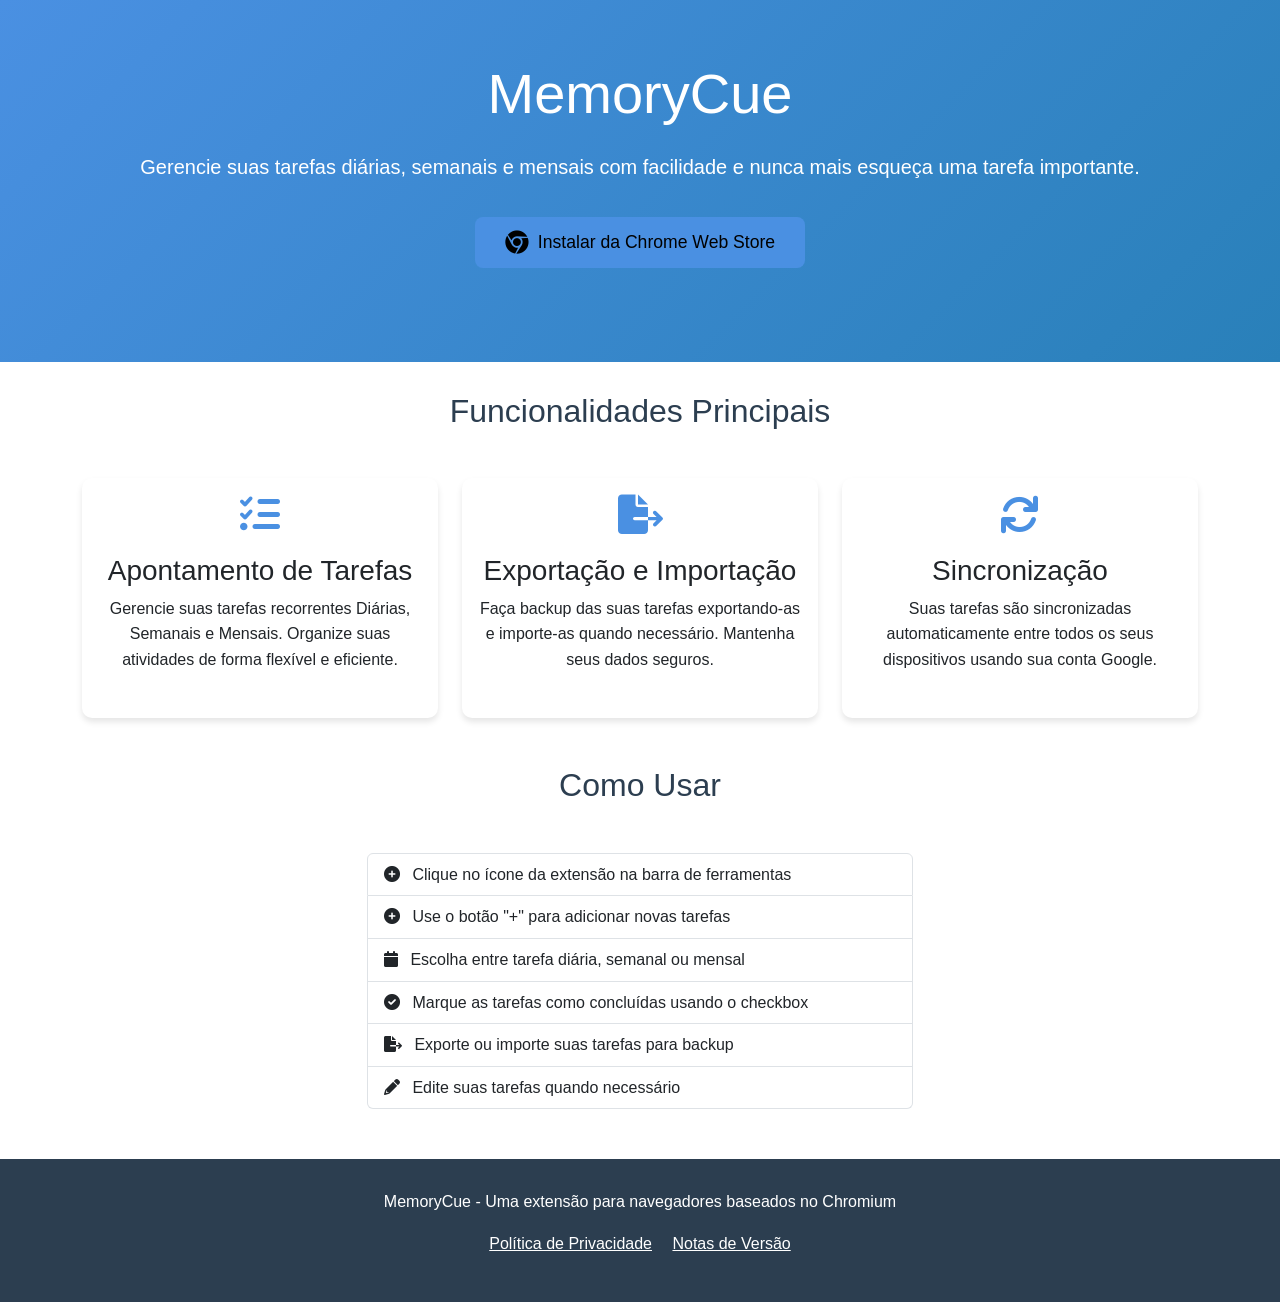
==== index.html @ 5ae7222d "Ajustes de layout" ====
<!DOCTYPE html>
<html lang="pt-BR">
<head>
    <meta charset="UTF-8">
    <meta name="viewport" content="width=device-width, initial-scale=1.0">
    <title>MemoryCue - Gerenciador de Tarefas</title>
    <link href="https://cdn.jsdelivr.net/npm/bootstrap@5.3.0/dist/css/bootstrap.min.css" rel="stylesheet">
    <link rel="stylesheet" href="https://cdnjs.cloudflare.com/ajax/libs/font-awesome/6.0.0/css/all.min.css">
    <style>
        :root {
            --primary-color: #4a90e2;
            --secondary-color: #2c3e50;
        }
        
        body {
            font-family: 'Segoe UI', Tahoma, Geneva, Verdana, sans-serif;
            line-height: 1.6;
            color: var(--secondary-color);
        }

        .hero {
            background: linear-gradient(135deg, var(--primary-color), #2980b9);
            color: white;
            padding: 60px 0;
            margin-bottom: 30px;
        }

        .feature-card {
            border: none;
            border-radius: 10px;
            box-shadow: 0 4px 6px rgba(0, 0, 0, 0.1);
            transition: transform 0.3s ease;
            margin-bottom: 30px;
        }

        .feature-card:hover {
            transform: translateY(-5px);
        }

        .feature-icon {
            font-size: 2.5rem;
            color: var(--primary-color);
            margin-bottom: 20px;
        }

        .cta-button {
            background-color: var(--primary-color);
            border: none;
            padding: 12px 30px;
            font-size: 1.1rem;
            transition: all 0.3s ease;
            display: inline-flex;
            align-items: center;
            gap: 10px;
            margin: 10px;
        }

        .cta-button:hover {
            background-color: #357abd;
            transform: translateY(-2px);
            box-shadow: 0 4px 8px rgba(0, 0, 0, 0.2);
        }

        .browser-icon {
            font-size: 1.5rem;
        }

        .footer {
            background-color: var(--secondary-color);
            color: white;
            padding: 30px 0;
            margin-top: 50px;
        }

        .compatibility-badge {
            background-color: rgba(255, 255, 255, 0.1);
            border-radius: 8px;
            padding: 8px 16px;
            margin: 5px;
            display: inline-flex;
            align-items: center;
            gap: 8px;
        }

        .compatibility-section {
            margin-top: 20px;
            padding: 20px;
            background-color: rgba(255, 255, 255, 0.1);
            border-radius: 12px;
        }

        .compatibility-title {
            font-size: 1.2rem;
            margin-bottom: 15px;
            opacity: 0.9;
        }
    </style>
</head>
<body>
    <!-- Hero Section -->
    <section class="hero text-center">
        <div class="container">
            <h1 class="display-4 mb-4">MemoryCue</h1>
            <p class="lead mb-4">Gerencie suas tarefas diárias, semanais e mensais com facilidade e nunca mais esqueça uma tarefa importante.</p>
            
            <div class="mb-4">
                <a href="https://chromewebstore.google.com/detail/memorycue/dheoladffldoeibjmiielgdhenlaknbb" class="btn btn-light btn-lg cta-button">
                    <i class="fab fa-chrome browser-icon"></i>
                    Instalar da Chrome Web Store
                </a>
            </div>
        </div>
    </section>

    <!-- Features Section -->
    <section class="container mb-5">
        <h2 class="text-center mb-5">Funcionalidades Principais</h2>
        <div class="row">
            <div class="col-md-4">
                <div class="card feature-card h-100">
                    <div class="card-body text-center">
                        <i class="fas fa-tasks feature-icon"></i>
                        <h3 class="card-title">Apontamento de Tarefas</h3>
                        <p class="card-text">Gerencie suas tarefas recorrentes Diárias, Semanais e Mensais. Organize suas atividades de forma flexível e eficiente.</p>
                    </div>
                </div>
            </div>
            <div class="col-md-4">
                <div class="card feature-card h-100">
                    <div class="card-body text-center">
                        <i class="fas fa-file-export feature-icon"></i>
                        <h3 class="card-title">Exportação e Importação</h3>
                        <p class="card-text">Faça backup das suas tarefas exportando-as e importe-as quando necessário. Mantenha seus dados seguros.</p>
                    </div>
                </div>
            </div>
            <div class="col-md-4">
                <div class="card feature-card h-100">
                    <div class="card-body text-center">
                        <i class="fas fa-sync feature-icon"></i>
                        <h3 class="card-title">Sincronização</h3>
                        <p class="card-text">Suas tarefas são sincronizadas automaticamente entre todos os seus dispositivos usando sua conta Google.</p>
                    </div>
                </div>
            </div>
        </div>
    </section>

    <!-- How to Use Section -->
    <section class="container mb-5">
        <h2 class="text-center mb-5">Como Usar</h2>
        <div class="row">
            <div class="col-md-6 offset-md-3">
                <div class="list-group">
                    <div class="list-group-item">
                        <i class="fas fa-plus-circle me-2"></i>
                        Clique no ícone da extensão na barra de ferramentas
                    </div>
                    <div class="list-group-item">
                        <i class="fas fa-plus-circle me-2"></i>
                        Use o botão "+" para adicionar novas tarefas
                    </div>
                    <div class="list-group-item">
                        <i class="fas fa-calendar me-2"></i>
                        Escolha entre tarefa diária, semanal ou mensal
                    </div>
                    <div class="list-group-item">
                        <i class="fas fa-check-circle me-2"></i>
                        Marque as tarefas como concluídas usando o checkbox
                    </div>
                    <div class="list-group-item">
                        <i class="fas fa-file-export me-2"></i>
                        Exporte ou importe suas tarefas para backup
                    </div>
                    <div class="list-group-item">
                        <i class="fas fa-pencil me-2"></i>
                        Edite suas tarefas quando necessário
                    </div>
                </div>
            </div>
        </div>
    </section>

    <!-- Footer -->
    <footer class="footer">
        <div class="container text-center">
            <p>MemoryCue - Uma extensão para navegadores baseados no Chromium</p>
            <p>
                <a href="PRIVACY.md" class="text-white me-3">Política de Privacidade</a>
                <a href="releases.html" class="text-white">Notas de Versão</a>
            </p>
        </div>
    </footer>

    <script src="https://cdn.jsdelivr.net/npm/bootstrap@5.3.0/dist/js/bootstrap.bundle.min.js"></script>
</body>
</html>
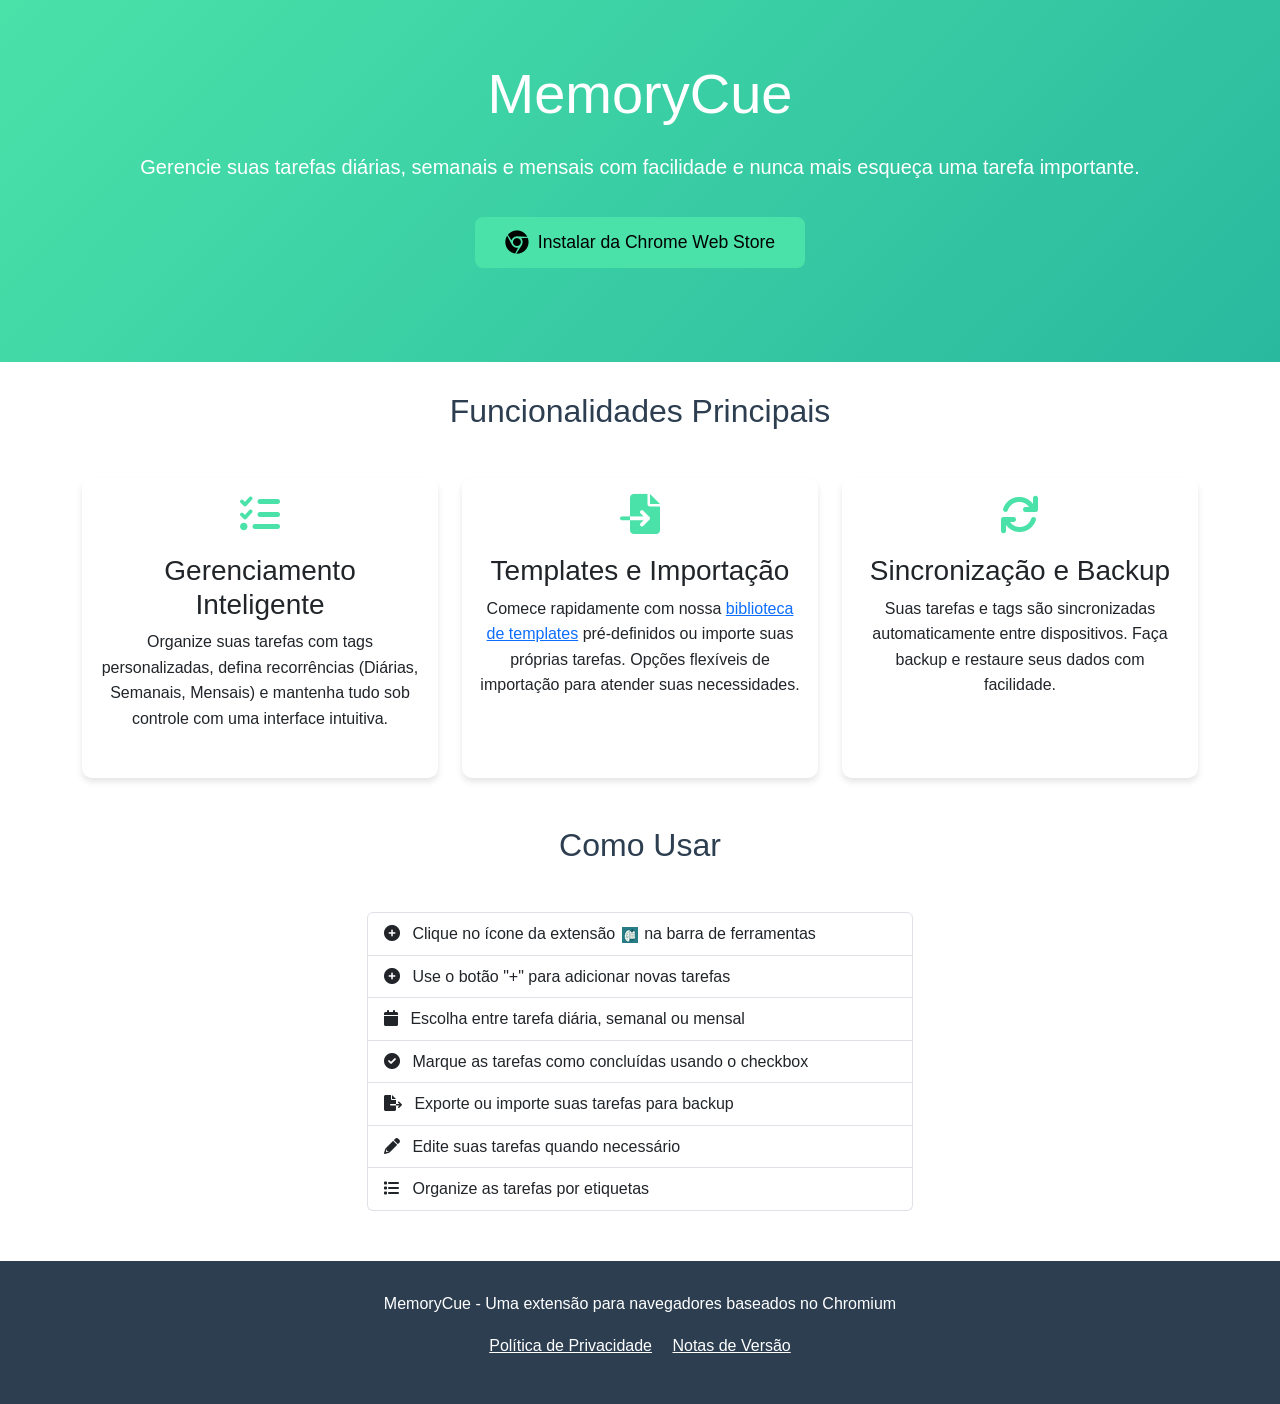
==== commit cab3e6b2: "Updates release 1.4.0" ====
--- a/index.html
+++ b/index.html
@@ -8,7 +8,7 @@
     <link rel="stylesheet" href="https://cdnjs.cloudflare.com/ajax/libs/font-awesome/6.0.0/css/all.min.css">
     <style>
         :root {
-            --primary-color: #4a90e2;
+            --primary-color: #4ae2a9;
             --secondary-color: #2c3e50;
         }
         
@@ -19,7 +19,7 @@
         }
 
         .hero {
-            background: linear-gradient(135deg, var(--primary-color), #2980b9);
+            background: linear-gradient(135deg, var(--primary-color), #29b99f);
             color: white;
             padding: 60px 0;
             margin-bottom: 30px;
@@ -56,7 +56,7 @@
         }
 
         .cta-button:hover {
-            background-color: #357abd;
+            background-color: #35bd8f;
             transform: translateY(-2px);
             box-shadow: 0 4px 8px rgba(0, 0, 0, 0.2);
         }
@@ -120,17 +120,17 @@
                 <div class="card feature-card h-100">
                     <div class="card-body text-center">
                         <i class="fas fa-tasks feature-icon"></i>
-                        <h3 class="card-title">Apontamento de Tarefas</h3>
-                        <p class="card-text">Gerencie suas tarefas recorrentes Diárias, Semanais e Mensais. Organize suas atividades de forma flexível e eficiente.</p>
+                        <h3 class="card-title">Gerenciamento Inteligente</h3>
+                        <p class="card-text">Organize suas tarefas com tags personalizadas, defina recorrências (Diárias, Semanais, Mensais) e mantenha tudo sob controle com uma interface intuitiva.</p>
                     </div>
                 </div>
             </div>
             <div class="col-md-4">
                 <div class="card feature-card h-100">
                     <div class="card-body text-center">
-                        <i class="fas fa-file-export feature-icon"></i>
-                        <h3 class="card-title">Exportação e Importação</h3>
-                        <p class="card-text">Faça backup das suas tarefas exportando-as e importe-as quando necessário. Mantenha seus dados seguros.</p>
+                        <i class="fas fa-file-import feature-icon"></i>
+                        <h3 class="card-title">Templates e Importação</h3>
+                        <p class="card-text">Comece rapidamente com nossa <a href="https://github.com/bpedroso/memorycue-pages/tree/main/tasks" class="text-primary">biblioteca de templates</a> pré-definidos ou importe suas próprias tarefas. Opções flexíveis de importação para atender suas necessidades.</p>
                     </div>
                 </div>
             </div>
@@ -138,8 +138,8 @@
                 <div class="card feature-card h-100">
                     <div class="card-body text-center">
                         <i class="fas fa-sync feature-icon"></i>
-                        <h3 class="card-title">Sincronização</h3>
-                        <p class="card-text">Suas tarefas são sincronizadas automaticamente entre todos os seus dispositivos usando sua conta Google.</p>
+                        <h3 class="card-title">Sincronização e Backup</h3>
+                        <p class="card-text">Suas tarefas e tags são sincronizadas automaticamente entre dispositivos. Faça backup e restaure seus dados com facilidade.</p>
                     </div>
                 </div>
             </div>
@@ -154,7 +154,7 @@
                 <div class="list-group">
                     <div class="list-group-item">
                         <i class="fas fa-plus-circle me-2"></i>
-                        Clique no ícone da extensão na barra de ferramentas
+                        Clique no ícone da extensão <img src="assets/icons/icon16.png" alt="MemoryCue icon" style="vertical-align: middle; margin: 0 2px;"> na barra de ferramentas
                     </div>
                     <div class="list-group-item">
                         <i class="fas fa-plus-circle me-2"></i>
@@ -175,6 +175,10 @@
                     <div class="list-group-item">
                         <i class="fas fa-pencil me-2"></i>
                         Edite suas tarefas quando necessário
+                    </div>
+                    <div class="list-group-item">
+                        <i class="fas fa-list me-2"></i>
+                        Organize as tarefas por etiquetas
                     </div>
                 </div>
             </div>
@@ -195,3 +199,4 @@
     <script src="https://cdn.jsdelivr.net/npm/bootstrap@5.3.0/dist/js/bootstrap.bundle.min.js"></script>
 </body>
 </html>
+
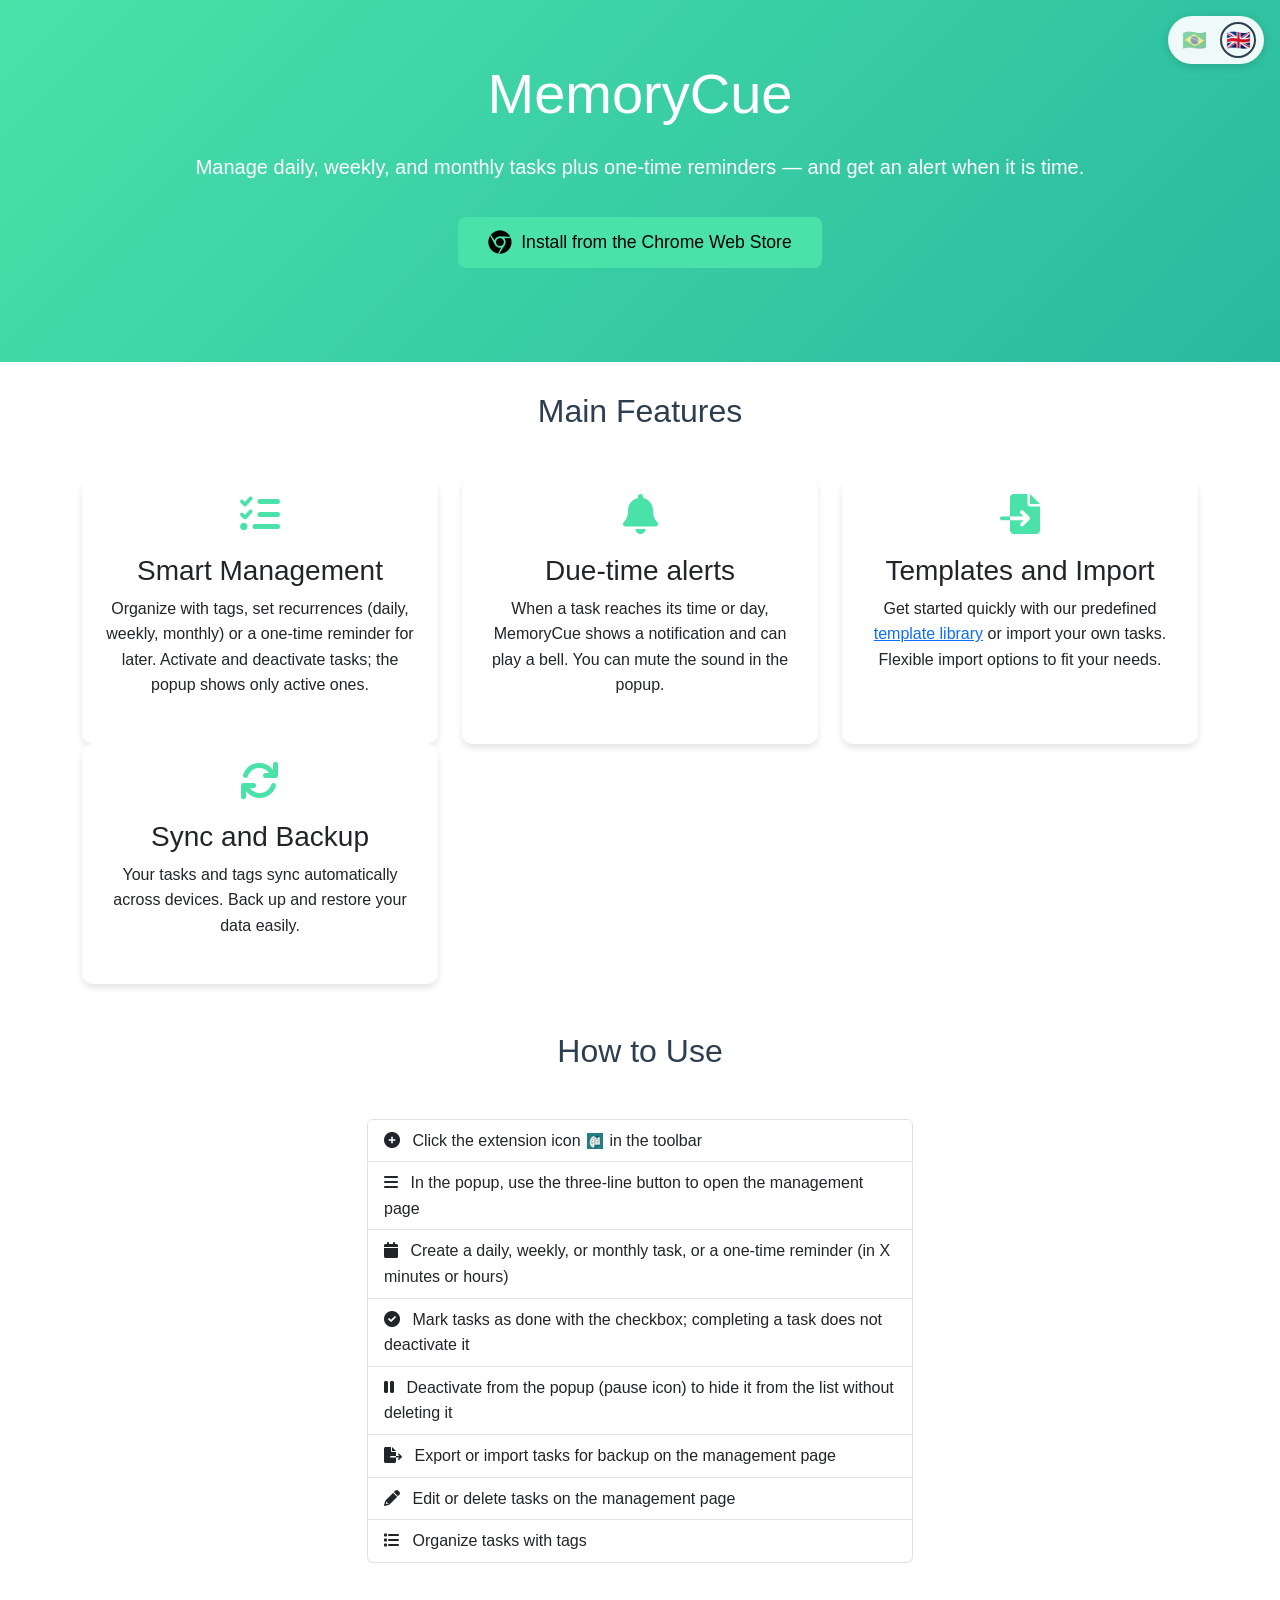
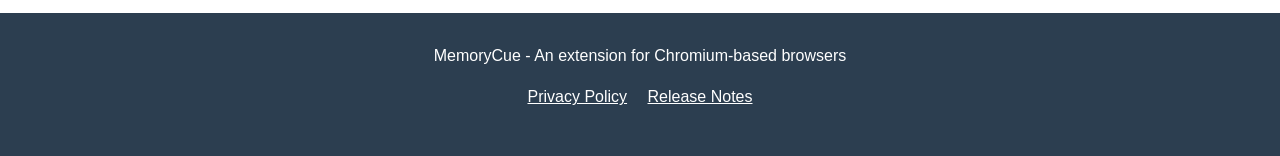
==== commit 86b2dc53: "atualizacao" ====
--- a/index.html
+++ b/index.html
@@ -6,6 +6,7 @@
     <title>MemoryCue - Gerenciador de Tarefas</title>
     <link href="https://cdn.jsdelivr.net/npm/bootstrap@5.3.0/dist/css/bootstrap.min.css" rel="stylesheet">
     <link rel="stylesheet" href="https://cdnjs.cloudflare.com/ajax/libs/font-awesome/6.0.0/css/all.min.css">
+    <link rel="stylesheet" href="css/i18n.css">
     <style>
         :root {
             --primary-color: #4ae2a9;
@@ -96,17 +97,21 @@
         }
     </style>
 </head>
-<body>
+<body data-i18n-title="index.title">
+    <nav class="lang-switcher" aria-label="Language">
+        <button type="button" data-lang="pt" title="Português" aria-label="Português">🇧🇷</button>
+        <button type="button" data-lang="en" title="English" aria-label="English">🇬🇧</button>
+    </nav>
     <!-- Hero Section -->
     <section class="hero text-center">
         <div class="container">
             <h1 class="display-4 mb-4">MemoryCue</h1>
-            <p class="lead mb-4">Gerencie suas tarefas diárias, semanais e mensais com facilidade e nunca mais esqueça uma tarefa importante.</p>
+            <p class="lead mb-4" data-i18n="index.hero.lead">Gerencie tarefas diárias, semanais, mensais e lembretes pontuais — e receba um alerta quando chegar a hora.</p>
             
             <div class="mb-4">
                 <a href="https://chromewebstore.google.com/detail/memorycue/dheoladffldoeibjmiielgdhenlaknbb" class="btn btn-light btn-lg cta-button">
                     <i class="fab fa-chrome browser-icon"></i>
-                    Instalar da Chrome Web Store
+                    <span data-i18n="index.hero.cta">Instalar da Chrome Web Store</span>
                 </a>
             </div>
         </div>
@@ -114,14 +119,23 @@
 
     <!-- Features Section -->
     <section class="container mb-5">
-        <h2 class="text-center mb-5">Funcionalidades Principais</h2>
+        <h2 class="text-center mb-5" data-i18n="index.features.title">Funcionalidades Principais</h2>
         <div class="row">
             <div class="col-md-4">
                 <div class="card feature-card h-100">
                     <div class="card-body text-center">
                         <i class="fas fa-tasks feature-icon"></i>
-                        <h3 class="card-title">Gerenciamento Inteligente</h3>
-                        <p class="card-text">Organize suas tarefas com tags personalizadas, defina recorrências (Diárias, Semanais, Mensais) e mantenha tudo sob controle com uma interface intuitiva.</p>
+                        <h3 class="card-title" data-i18n="index.features.manage.title">Gerenciamento Inteligente</h3>
+                        <p class="card-text" data-i18n="index.features.manage.body">Organize com tags, defina recorrências (diária, semanal, mensal) ou um lembrete único para daqui a pouco. Ative e desative tarefas; o popup mostra só as ativas.</p>
+                    </div>
+                </div>
+            </div>
+            <div class="col-md-4">
+                <div class="card feature-card h-100">
+                    <div class="card-body text-center">
+                        <i class="fas fa-bell feature-icon"></i>
+                        <h3 class="card-title" data-i18n="index.features.alerts.title">Alertas no vencimento</h3>
+                        <p class="card-text" data-i18n="index.features.alerts.body">Quando a tarefa chega no horário ou no dia, o MemoryCue mostra uma notificação e pode tocar um sino. Você silencia o som no popup se preferir.</p>
                     </div>
                 </div>
             </div>
@@ -129,8 +143,8 @@
                 <div class="card feature-card h-100">
                     <div class="card-body text-center">
                         <i class="fas fa-file-import feature-icon"></i>
-                        <h3 class="card-title">Templates e Importação</h3>
-                        <p class="card-text">Comece rapidamente com nossa <a href="https://github.com/bpedroso/memorycue-pages/tree/main/tasks" class="text-primary">biblioteca de templates</a> pré-definidos ou importe suas próprias tarefas. Opções flexíveis de importação para atender suas necessidades.</p>
+                        <h3 class="card-title" data-i18n="index.features.templates.title">Templates e Importação</h3>
+                        <p class="card-text" data-i18n="index.features.templates.body" data-i18n-html="true">Comece rapidamente com nossa <a href="https://github.com/bpedroso/memorycue-pages/tree/main/tasks" class="text-primary">biblioteca de templates</a> pré-definidos ou importe suas próprias tarefas. Opções flexíveis de importação para atender suas necessidades.</p>
                     </div>
                 </div>
             </div>
@@ -138,8 +152,8 @@
                 <div class="card feature-card h-100">
                     <div class="card-body text-center">
                         <i class="fas fa-sync feature-icon"></i>
-                        <h3 class="card-title">Sincronização e Backup</h3>
-                        <p class="card-text">Suas tarefas e tags são sincronizadas automaticamente entre dispositivos. Faça backup e restaure seus dados com facilidade.</p>
+                        <h3 class="card-title" data-i18n="index.features.sync.title">Sincronização e Backup</h3>
+                        <p class="card-text" data-i18n="index.features.sync.body">Suas tarefas e tags são sincronizadas automaticamente entre dispositivos. Faça backup e restaure seus dados com facilidade.</p>
                     </div>
                 </div>
             </div>
@@ -148,37 +162,43 @@
 
     <!-- How to Use Section -->
     <section class="container mb-5">
-        <h2 class="text-center mb-5">Como Usar</h2>
+        <h2 class="text-center mb-5" data-i18n="index.howto.title">Como Usar</h2>
         <div class="row">
             <div class="col-md-6 offset-md-3">
                 <div class="list-group">
                     <div class="list-group-item">
                         <i class="fas fa-plus-circle me-2"></i>
-                        Clique no ícone da extensão <img src="assets/icons/icon16.png" alt="MemoryCue icon" style="vertical-align: middle; margin: 0 2px;"> na barra de ferramentas
-                    </div>
-                    <div class="list-group-item">
-                        <i class="fas fa-plus-circle me-2"></i>
-                        Use o botão "+" para adicionar novas tarefas
+                        <span data-i18n="index.howto.1a">Clique no ícone da extensão</span>
+                        <img src="assets/icons/icon16.png" alt="MemoryCue icon" style="vertical-align: middle; margin: 0 2px;">
+                        <span data-i18n="index.howto.1b">na barra de ferramentas</span>
+                    </div>
+                    <div class="list-group-item">
+                        <i class="fas fa-bars me-2"></i>
+                        <span data-i18n="index.howto.2">No popup, use o botão de três linhas para abrir a página de gestão</span>
                     </div>
                     <div class="list-group-item">
                         <i class="fas fa-calendar me-2"></i>
-                        Escolha entre tarefa diária, semanal ou mensal
+                        <span data-i18n="index.howto.3">Crie tarefa diária, semanal, mensal ou um lembrete único (daqui a X minutos ou horas)</span>
                     </div>
                     <div class="list-group-item">
                         <i class="fas fa-check-circle me-2"></i>
-                        Marque as tarefas como concluídas usando o checkbox
+                        <span data-i18n="index.howto.4">Marque as tarefas como concluídas usando o checkbox; concluir não desativa a tarefa</span>
+                    </div>
+                    <div class="list-group-item">
+                        <i class="fas fa-pause me-2"></i>
+                        <span data-i18n="index.howto.5">Desative pelo popup (ícone de pausa) para tirá-la da lista sem apagar</span>
                     </div>
                     <div class="list-group-item">
                         <i class="fas fa-file-export me-2"></i>
-                        Exporte ou importe suas tarefas para backup
+                        <span data-i18n="index.howto.6">Exporte ou importe suas tarefas para backup na página de gestão</span>
                     </div>
                     <div class="list-group-item">
                         <i class="fas fa-pencil me-2"></i>
-                        Edite suas tarefas quando necessário
+                        <span data-i18n="index.howto.7">Edite ou exclua tarefas na página de gestão</span>
                     </div>
                     <div class="list-group-item">
                         <i class="fas fa-list me-2"></i>
-                        Organize as tarefas por etiquetas
+                        <span data-i18n="index.howto.8">Organize as tarefas por etiquetas</span>
                     </div>
                 </div>
             </div>
@@ -188,15 +208,16 @@
     <!-- Footer -->
     <footer class="footer">
         <div class="container text-center">
-            <p>MemoryCue - Uma extensão para navegadores baseados no Chromium</p>
+            <p data-i18n="index.footer.tagline">MemoryCue - Uma extensão para navegadores baseados no Chromium</p>
             <p>
-                <a href="PRIVACY.md" class="text-white me-3">Política de Privacidade</a>
-                <a href="releases.html" class="text-white">Notas de Versão</a>
+                <a href="privacy.html" class="text-white me-3" data-i18n="index.footer.privacy">Política de Privacidade</a>
+                <a href="releases.html" class="text-white" data-i18n="index.footer.releases">Notas de Versão</a>
             </p>
         </div>
     </footer>
 
     <script src="https://cdn.jsdelivr.net/npm/bootstrap@5.3.0/dist/js/bootstrap.bundle.min.js"></script>
+    <script src="js/i18n.js"></script>
 </body>
 </html>
 
--- a/css/i18n.css
+++ b/css/i18n.css
@@ -0,0 +1,36 @@
+.lang-switcher {
+    position: fixed;
+    top: 16px;
+    right: 16px;
+    z-index: 2000;
+    display: flex;
+    gap: 8px;
+    padding: 6px 8px;
+    background: rgba(255, 255, 255, 0.92);
+    border-radius: 24px;
+    box-shadow: 0 2px 8px rgba(0, 0, 0, 0.15);
+}
+
+.lang-switcher button {
+    border: 2px solid transparent;
+    background: transparent;
+    border-radius: 50%;
+    width: 36px;
+    height: 36px;
+    font-size: 20px;
+    line-height: 1;
+    padding: 0;
+    cursor: pointer;
+    opacity: 0.45;
+    transition: opacity 0.2s, border-color 0.2s, transform 0.2s;
+}
+
+.lang-switcher button:hover {
+    opacity: 0.85;
+    transform: scale(1.06);
+}
+
+.lang-switcher button.active {
+    opacity: 1;
+    border-color: #2c3e50;
+}
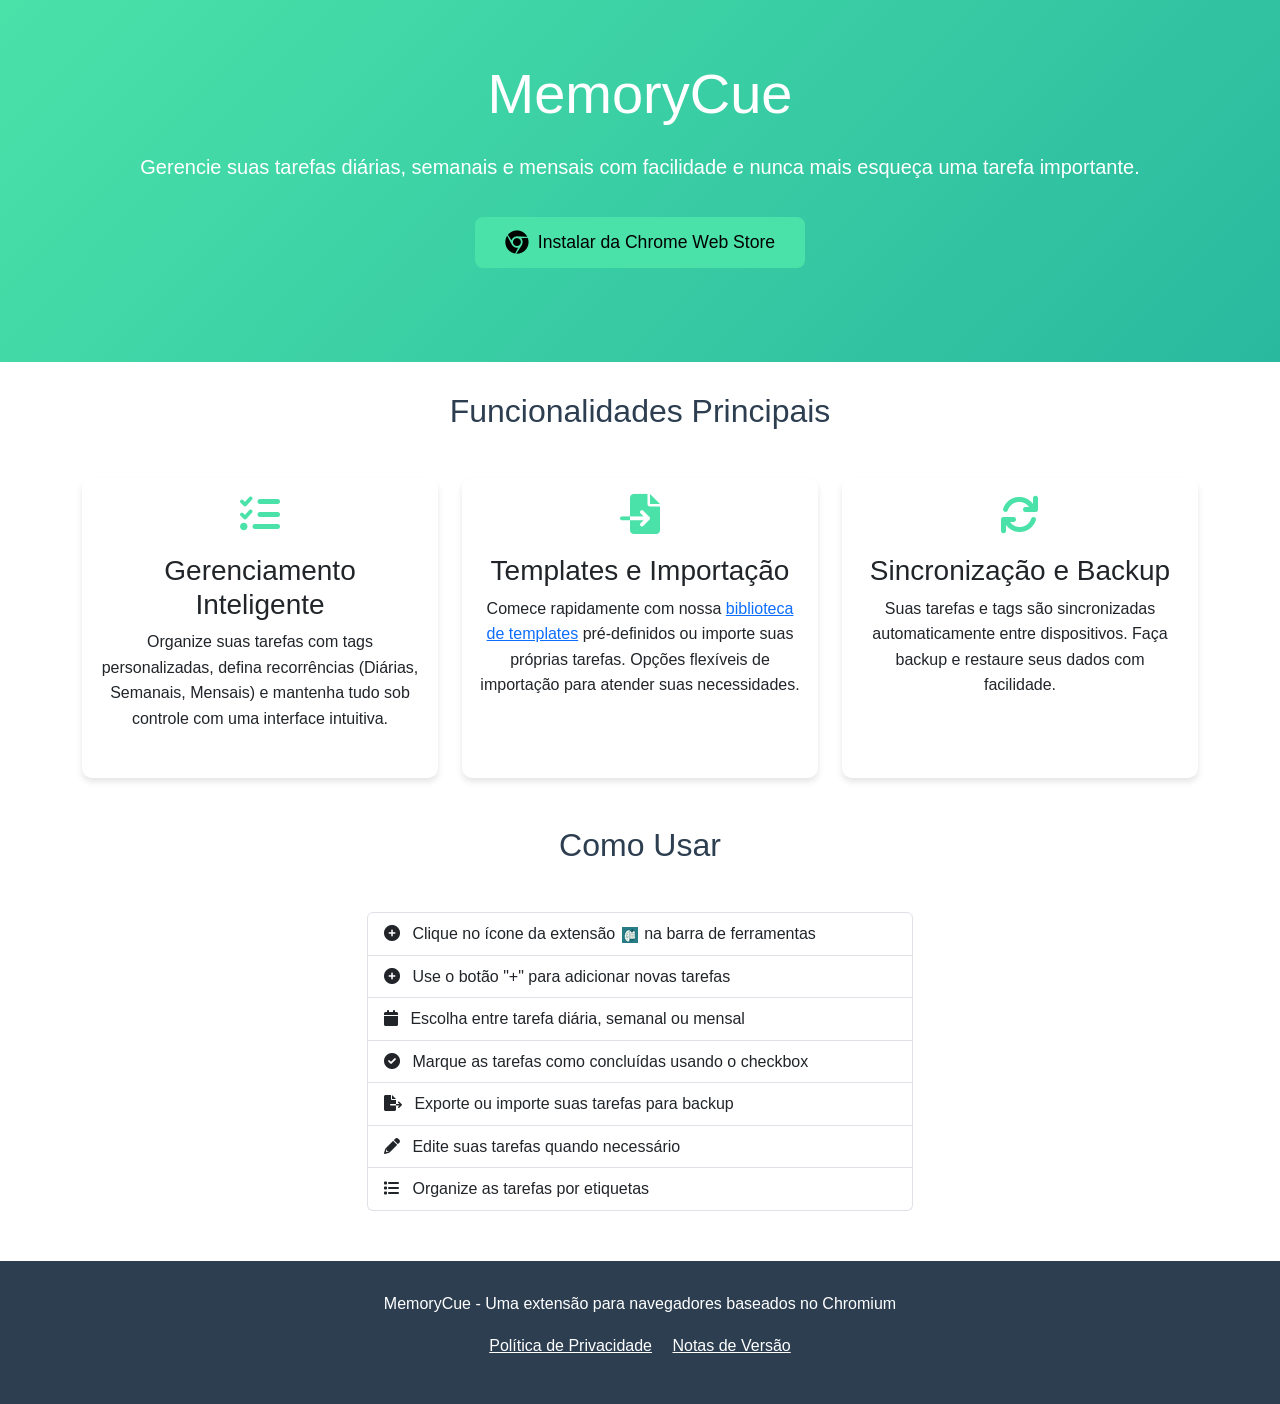
==== commit e2a55027: "Merge branch 'main' of github-pessoal:bpedroso/memorycue-pages * 'main' of github-pessoal:bpedroso/m" ====
--- a/index.html
+++ b/index.html
@@ -6,7 +6,6 @@
     <title>MemoryCue - Gerenciador de Tarefas</title>
     <link href="https://cdn.jsdelivr.net/npm/bootstrap@5.3.0/dist/css/bootstrap.min.css" rel="stylesheet">
     <link rel="stylesheet" href="https://cdnjs.cloudflare.com/ajax/libs/font-awesome/6.0.0/css/all.min.css">
-    <link rel="stylesheet" href="css/i18n.css">
     <style>
         :root {
             --primary-color: #4ae2a9;
@@ -97,21 +96,17 @@
         }
     </style>
 </head>
-<body data-i18n-title="index.title">
-    <nav class="lang-switcher" aria-label="Language">
-        <button type="button" data-lang="pt" title="Português" aria-label="Português">🇧🇷</button>
-        <button type="button" data-lang="en" title="English" aria-label="English">🇬🇧</button>
-    </nav>
+<body>
     <!-- Hero Section -->
     <section class="hero text-center">
         <div class="container">
             <h1 class="display-4 mb-4">MemoryCue</h1>
-            <p class="lead mb-4" data-i18n="index.hero.lead">Gerencie tarefas diárias, semanais, mensais e lembretes pontuais — e receba um alerta quando chegar a hora.</p>
+            <p class="lead mb-4">Gerencie suas tarefas diárias, semanais e mensais com facilidade e nunca mais esqueça uma tarefa importante.</p>
             
             <div class="mb-4">
                 <a href="https://chromewebstore.google.com/detail/memorycue/dheoladffldoeibjmiielgdhenlaknbb" class="btn btn-light btn-lg cta-button">
                     <i class="fab fa-chrome browser-icon"></i>
-                    <span data-i18n="index.hero.cta">Instalar da Chrome Web Store</span>
+                    Instalar da Chrome Web Store
                 </a>
             </div>
         </div>
@@ -119,23 +114,14 @@
 
     <!-- Features Section -->
     <section class="container mb-5">
-        <h2 class="text-center mb-5" data-i18n="index.features.title">Funcionalidades Principais</h2>
+        <h2 class="text-center mb-5">Funcionalidades Principais</h2>
         <div class="row">
             <div class="col-md-4">
                 <div class="card feature-card h-100">
                     <div class="card-body text-center">
                         <i class="fas fa-tasks feature-icon"></i>
-                        <h3 class="card-title" data-i18n="index.features.manage.title">Gerenciamento Inteligente</h3>
-                        <p class="card-text" data-i18n="index.features.manage.body">Organize com tags, defina recorrências (diária, semanal, mensal) ou um lembrete único para daqui a pouco. Ative e desative tarefas; o popup mostra só as ativas.</p>
-                    </div>
-                </div>
-            </div>
-            <div class="col-md-4">
-                <div class="card feature-card h-100">
-                    <div class="card-body text-center">
-                        <i class="fas fa-bell feature-icon"></i>
-                        <h3 class="card-title" data-i18n="index.features.alerts.title">Alertas no vencimento</h3>
-                        <p class="card-text" data-i18n="index.features.alerts.body">Quando a tarefa chega no horário ou no dia, o MemoryCue mostra uma notificação e pode tocar um sino. Você silencia o som no popup se preferir.</p>
+                        <h3 class="card-title">Gerenciamento Inteligente</h3>
+                        <p class="card-text">Organize suas tarefas com tags personalizadas, defina recorrências (Diárias, Semanais, Mensais) e mantenha tudo sob controle com uma interface intuitiva.</p>
                     </div>
                 </div>
             </div>
@@ -143,8 +129,8 @@
                 <div class="card feature-card h-100">
                     <div class="card-body text-center">
                         <i class="fas fa-file-import feature-icon"></i>
-                        <h3 class="card-title" data-i18n="index.features.templates.title">Templates e Importação</h3>
-                        <p class="card-text" data-i18n="index.features.templates.body" data-i18n-html="true">Comece rapidamente com nossa <a href="https://github.com/bpedroso/memorycue-pages/tree/main/tasks" class="text-primary">biblioteca de templates</a> pré-definidos ou importe suas próprias tarefas. Opções flexíveis de importação para atender suas necessidades.</p>
+                        <h3 class="card-title">Templates e Importação</h3>
+                        <p class="card-text">Comece rapidamente com nossa <a href="https://github.com/bpedroso/memorycue-pages/tree/main/tasks" class="text-primary">biblioteca de templates</a> pré-definidos ou importe suas próprias tarefas. Opções flexíveis de importação para atender suas necessidades.</p>
                     </div>
                 </div>
             </div>
@@ -152,8 +138,8 @@
                 <div class="card feature-card h-100">
                     <div class="card-body text-center">
                         <i class="fas fa-sync feature-icon"></i>
-                        <h3 class="card-title" data-i18n="index.features.sync.title">Sincronização e Backup</h3>
-                        <p class="card-text" data-i18n="index.features.sync.body">Suas tarefas e tags são sincronizadas automaticamente entre dispositivos. Faça backup e restaure seus dados com facilidade.</p>
+                        <h3 class="card-title">Sincronização e Backup</h3>
+                        <p class="card-text">Suas tarefas e tags são sincronizadas automaticamente entre dispositivos. Faça backup e restaure seus dados com facilidade.</p>
                     </div>
                 </div>
             </div>
@@ -162,43 +148,37 @@
 
     <!-- How to Use Section -->
     <section class="container mb-5">
-        <h2 class="text-center mb-5" data-i18n="index.howto.title">Como Usar</h2>
+        <h2 class="text-center mb-5">Como Usar</h2>
         <div class="row">
             <div class="col-md-6 offset-md-3">
                 <div class="list-group">
                     <div class="list-group-item">
                         <i class="fas fa-plus-circle me-2"></i>
-                        <span data-i18n="index.howto.1a">Clique no ícone da extensão</span>
-                        <img src="assets/icons/icon16.png" alt="MemoryCue icon" style="vertical-align: middle; margin: 0 2px;">
-                        <span data-i18n="index.howto.1b">na barra de ferramentas</span>
-                    </div>
-                    <div class="list-group-item">
-                        <i class="fas fa-bars me-2"></i>
-                        <span data-i18n="index.howto.2">No popup, use o botão de três linhas para abrir a página de gestão</span>
+                        Clique no ícone da extensão <img src="assets/icons/icon16.png" alt="MemoryCue icon" style="vertical-align: middle; margin: 0 2px;"> na barra de ferramentas
+                    </div>
+                    <div class="list-group-item">
+                        <i class="fas fa-plus-circle me-2"></i>
+                        Use o botão "+" para adicionar novas tarefas
                     </div>
                     <div class="list-group-item">
                         <i class="fas fa-calendar me-2"></i>
-                        <span data-i18n="index.howto.3">Crie tarefa diária, semanal, mensal ou um lembrete único (daqui a X minutos ou horas)</span>
+                        Escolha entre tarefa diária, semanal ou mensal
                     </div>
                     <div class="list-group-item">
                         <i class="fas fa-check-circle me-2"></i>
-                        <span data-i18n="index.howto.4">Marque as tarefas como concluídas usando o checkbox; concluir não desativa a tarefa</span>
-                    </div>
-                    <div class="list-group-item">
-                        <i class="fas fa-pause me-2"></i>
-                        <span data-i18n="index.howto.5">Desative pelo popup (ícone de pausa) para tirá-la da lista sem apagar</span>
+                        Marque as tarefas como concluídas usando o checkbox
                     </div>
                     <div class="list-group-item">
                         <i class="fas fa-file-export me-2"></i>
-                        <span data-i18n="index.howto.6">Exporte ou importe suas tarefas para backup na página de gestão</span>
+                        Exporte ou importe suas tarefas para backup
                     </div>
                     <div class="list-group-item">
                         <i class="fas fa-pencil me-2"></i>
-                        <span data-i18n="index.howto.7">Edite ou exclua tarefas na página de gestão</span>
+                        Edite suas tarefas quando necessário
                     </div>
                     <div class="list-group-item">
                         <i class="fas fa-list me-2"></i>
-                        <span data-i18n="index.howto.8">Organize as tarefas por etiquetas</span>
+                        Organize as tarefas por etiquetas
                     </div>
                 </div>
             </div>
@@ -208,16 +188,15 @@
     <!-- Footer -->
     <footer class="footer">
         <div class="container text-center">
-            <p data-i18n="index.footer.tagline">MemoryCue - Uma extensão para navegadores baseados no Chromium</p>
+            <p>MemoryCue - Uma extensão para navegadores baseados no Chromium</p>
             <p>
-                <a href="privacy.html" class="text-white me-3" data-i18n="index.footer.privacy">Política de Privacidade</a>
-                <a href="releases.html" class="text-white" data-i18n="index.footer.releases">Notas de Versão</a>
+                <a href="PRIVACY.md" class="text-white me-3">Política de Privacidade</a>
+                <a href="releases.html" class="text-white">Notas de Versão</a>
             </p>
         </div>
     </footer>
 
     <script src="https://cdn.jsdelivr.net/npm/bootstrap@5.3.0/dist/js/bootstrap.bundle.min.js"></script>
-    <script src="js/i18n.js"></script>
 </body>
 </html>
 
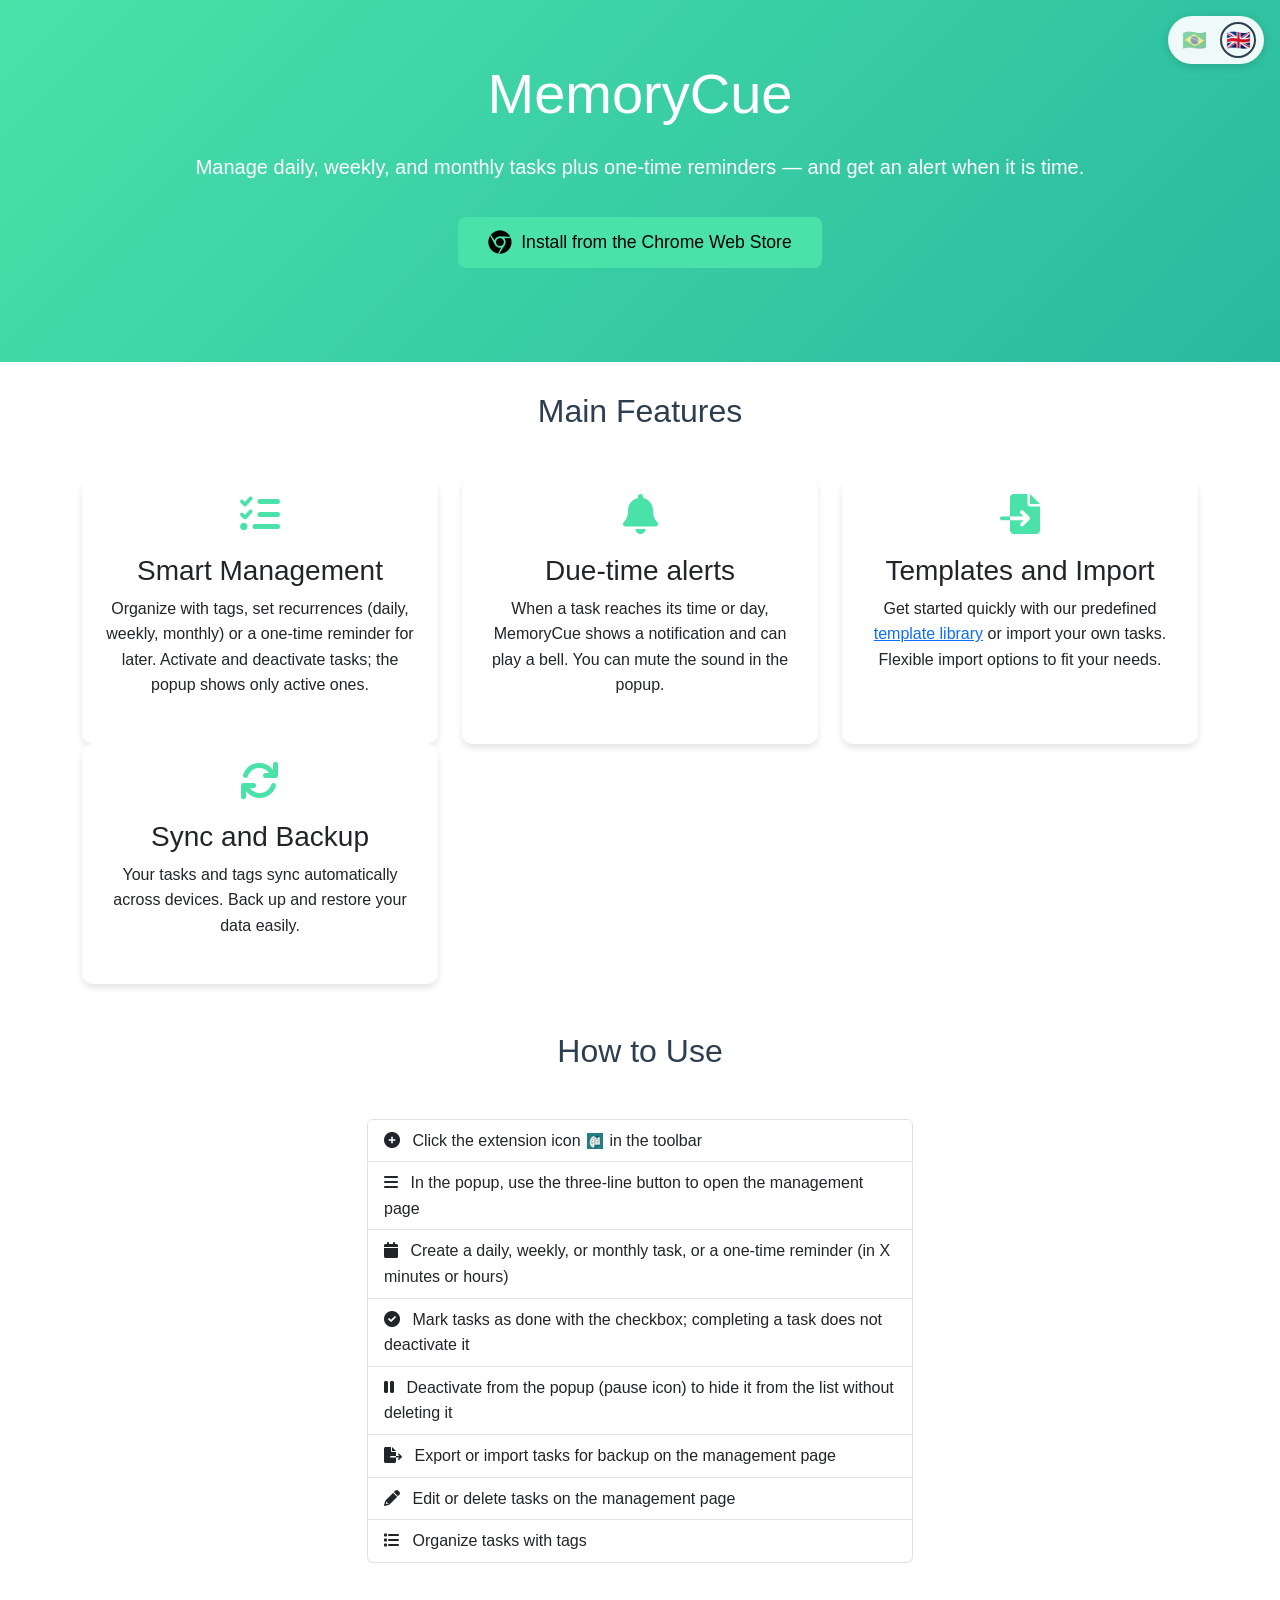
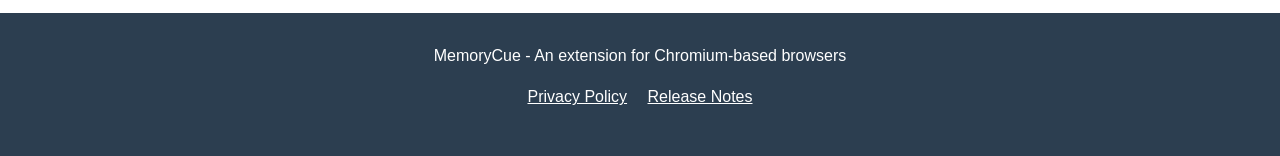
==== commit ef918977: "Merge pull request #2 from bpedroso/release-1.4.1 atualizacao" ====
--- a/index.html
+++ b/index.html
@@ -6,6 +6,7 @@
     <title>MemoryCue - Gerenciador de Tarefas</title>
     <link href="https://cdn.jsdelivr.net/npm/bootstrap@5.3.0/dist/css/bootstrap.min.css" rel="stylesheet">
     <link rel="stylesheet" href="https://cdnjs.cloudflare.com/ajax/libs/font-awesome/6.0.0/css/all.min.css">
+    <link rel="stylesheet" href="css/i18n.css">
     <style>
         :root {
             --primary-color: #4ae2a9;
@@ -96,17 +97,21 @@
         }
     </style>
 </head>
-<body>
+<body data-i18n-title="index.title">
+    <nav class="lang-switcher" aria-label="Language">
+        <button type="button" data-lang="pt" title="Português" aria-label="Português">🇧🇷</button>
+        <button type="button" data-lang="en" title="English" aria-label="English">🇬🇧</button>
+    </nav>
     <!-- Hero Section -->
     <section class="hero text-center">
         <div class="container">
             <h1 class="display-4 mb-4">MemoryCue</h1>
-            <p class="lead mb-4">Gerencie suas tarefas diárias, semanais e mensais com facilidade e nunca mais esqueça uma tarefa importante.</p>
+            <p class="lead mb-4" data-i18n="index.hero.lead">Gerencie tarefas diárias, semanais, mensais e lembretes pontuais — e receba um alerta quando chegar a hora.</p>
             
             <div class="mb-4">
                 <a href="https://chromewebstore.google.com/detail/memorycue/dheoladffldoeibjmiielgdhenlaknbb" class="btn btn-light btn-lg cta-button">
                     <i class="fab fa-chrome browser-icon"></i>
-                    Instalar da Chrome Web Store
+                    <span data-i18n="index.hero.cta">Instalar da Chrome Web Store</span>
                 </a>
             </div>
         </div>
@@ -114,14 +119,23 @@
 
     <!-- Features Section -->
     <section class="container mb-5">
-        <h2 class="text-center mb-5">Funcionalidades Principais</h2>
+        <h2 class="text-center mb-5" data-i18n="index.features.title">Funcionalidades Principais</h2>
         <div class="row">
             <div class="col-md-4">
                 <div class="card feature-card h-100">
                     <div class="card-body text-center">
                         <i class="fas fa-tasks feature-icon"></i>
-                        <h3 class="card-title">Gerenciamento Inteligente</h3>
-                        <p class="card-text">Organize suas tarefas com tags personalizadas, defina recorrências (Diárias, Semanais, Mensais) e mantenha tudo sob controle com uma interface intuitiva.</p>
+                        <h3 class="card-title" data-i18n="index.features.manage.title">Gerenciamento Inteligente</h3>
+                        <p class="card-text" data-i18n="index.features.manage.body">Organize com tags, defina recorrências (diária, semanal, mensal) ou um lembrete único para daqui a pouco. Ative e desative tarefas; o popup mostra só as ativas.</p>
+                    </div>
+                </div>
+            </div>
+            <div class="col-md-4">
+                <div class="card feature-card h-100">
+                    <div class="card-body text-center">
+                        <i class="fas fa-bell feature-icon"></i>
+                        <h3 class="card-title" data-i18n="index.features.alerts.title">Alertas no vencimento</h3>
+                        <p class="card-text" data-i18n="index.features.alerts.body">Quando a tarefa chega no horário ou no dia, o MemoryCue mostra uma notificação e pode tocar um sino. Você silencia o som no popup se preferir.</p>
                     </div>
                 </div>
             </div>
@@ -129,8 +143,8 @@
                 <div class="card feature-card h-100">
                     <div class="card-body text-center">
                         <i class="fas fa-file-import feature-icon"></i>
-                        <h3 class="card-title">Templates e Importação</h3>
-                        <p class="card-text">Comece rapidamente com nossa <a href="https://github.com/bpedroso/memorycue-pages/tree/main/tasks" class="text-primary">biblioteca de templates</a> pré-definidos ou importe suas próprias tarefas. Opções flexíveis de importação para atender suas necessidades.</p>
+                        <h3 class="card-title" data-i18n="index.features.templates.title">Templates e Importação</h3>
+                        <p class="card-text" data-i18n="index.features.templates.body" data-i18n-html="true">Comece rapidamente com nossa <a href="https://github.com/bpedroso/memorycue-pages/tree/main/tasks" class="text-primary">biblioteca de templates</a> pré-definidos ou importe suas próprias tarefas. Opções flexíveis de importação para atender suas necessidades.</p>
                     </div>
                 </div>
             </div>
@@ -138,8 +152,8 @@
                 <div class="card feature-card h-100">
                     <div class="card-body text-center">
                         <i class="fas fa-sync feature-icon"></i>
-                        <h3 class="card-title">Sincronização e Backup</h3>
-                        <p class="card-text">Suas tarefas e tags são sincronizadas automaticamente entre dispositivos. Faça backup e restaure seus dados com facilidade.</p>
+                        <h3 class="card-title" data-i18n="index.features.sync.title">Sincronização e Backup</h3>
+                        <p class="card-text" data-i18n="index.features.sync.body">Suas tarefas e tags são sincronizadas automaticamente entre dispositivos. Faça backup e restaure seus dados com facilidade.</p>
                     </div>
                 </div>
             </div>
@@ -148,37 +162,43 @@
 
     <!-- How to Use Section -->
     <section class="container mb-5">
-        <h2 class="text-center mb-5">Como Usar</h2>
+        <h2 class="text-center mb-5" data-i18n="index.howto.title">Como Usar</h2>
         <div class="row">
             <div class="col-md-6 offset-md-3">
                 <div class="list-group">
                     <div class="list-group-item">
                         <i class="fas fa-plus-circle me-2"></i>
-                        Clique no ícone da extensão <img src="assets/icons/icon16.png" alt="MemoryCue icon" style="vertical-align: middle; margin: 0 2px;"> na barra de ferramentas
-                    </div>
-                    <div class="list-group-item">
-                        <i class="fas fa-plus-circle me-2"></i>
-                        Use o botão "+" para adicionar novas tarefas
+                        <span data-i18n="index.howto.1a">Clique no ícone da extensão</span>
+                        <img src="assets/icons/icon16.png" alt="MemoryCue icon" style="vertical-align: middle; margin: 0 2px;">
+                        <span data-i18n="index.howto.1b">na barra de ferramentas</span>
+                    </div>
+                    <div class="list-group-item">
+                        <i class="fas fa-bars me-2"></i>
+                        <span data-i18n="index.howto.2">No popup, use o botão de três linhas para abrir a página de gestão</span>
                     </div>
                     <div class="list-group-item">
                         <i class="fas fa-calendar me-2"></i>
-                        Escolha entre tarefa diária, semanal ou mensal
+                        <span data-i18n="index.howto.3">Crie tarefa diária, semanal, mensal ou um lembrete único (daqui a X minutos ou horas)</span>
                     </div>
                     <div class="list-group-item">
                         <i class="fas fa-check-circle me-2"></i>
-                        Marque as tarefas como concluídas usando o checkbox
+                        <span data-i18n="index.howto.4">Marque as tarefas como concluídas usando o checkbox; concluir não desativa a tarefa</span>
+                    </div>
+                    <div class="list-group-item">
+                        <i class="fas fa-pause me-2"></i>
+                        <span data-i18n="index.howto.5">Desative pelo popup (ícone de pausa) para tirá-la da lista sem apagar</span>
                     </div>
                     <div class="list-group-item">
                         <i class="fas fa-file-export me-2"></i>
-                        Exporte ou importe suas tarefas para backup
+                        <span data-i18n="index.howto.6">Exporte ou importe suas tarefas para backup na página de gestão</span>
                     </div>
                     <div class="list-group-item">
                         <i class="fas fa-pencil me-2"></i>
-                        Edite suas tarefas quando necessário
+                        <span data-i18n="index.howto.7">Edite ou exclua tarefas na página de gestão</span>
                     </div>
                     <div class="list-group-item">
                         <i class="fas fa-list me-2"></i>
-                        Organize as tarefas por etiquetas
+                        <span data-i18n="index.howto.8">Organize as tarefas por etiquetas</span>
                     </div>
                 </div>
             </div>
@@ -188,15 +208,16 @@
     <!-- Footer -->
     <footer class="footer">
         <div class="container text-center">
-            <p>MemoryCue - Uma extensão para navegadores baseados no Chromium</p>
+            <p data-i18n="index.footer.tagline">MemoryCue - Uma extensão para navegadores baseados no Chromium</p>
             <p>
-                <a href="PRIVACY.md" class="text-white me-3">Política de Privacidade</a>
-                <a href="releases.html" class="text-white">Notas de Versão</a>
+                <a href="privacy.html" class="text-white me-3" data-i18n="index.footer.privacy">Política de Privacidade</a>
+                <a href="releases.html" class="text-white" data-i18n="index.footer.releases">Notas de Versão</a>
             </p>
         </div>
     </footer>
 
     <script src="https://cdn.jsdelivr.net/npm/bootstrap@5.3.0/dist/js/bootstrap.bundle.min.js"></script>
+    <script src="js/i18n.js"></script>
 </body>
 </html>
 
--- a/css/i18n.css
+++ b/css/i18n.css
@@ -0,0 +1,36 @@
+.lang-switcher {
+    position: fixed;
+    top: 16px;
+    right: 16px;
+    z-index: 2000;
+    display: flex;
+    gap: 8px;
+    padding: 6px 8px;
+    background: rgba(255, 255, 255, 0.92);
+    border-radius: 24px;
+    box-shadow: 0 2px 8px rgba(0, 0, 0, 0.15);
+}
+
+.lang-switcher button {
+    border: 2px solid transparent;
+    background: transparent;
+    border-radius: 50%;
+    width: 36px;
+    height: 36px;
+    font-size: 20px;
+    line-height: 1;
+    padding: 0;
+    cursor: pointer;
+    opacity: 0.45;
+    transition: opacity 0.2s, border-color 0.2s, transform 0.2s;
+}
+
+.lang-switcher button:hover {
+    opacity: 0.85;
+    transform: scale(1.06);
+}
+
+.lang-switcher button.active {
+    opacity: 1;
+    border-color: #2c3e50;
+}
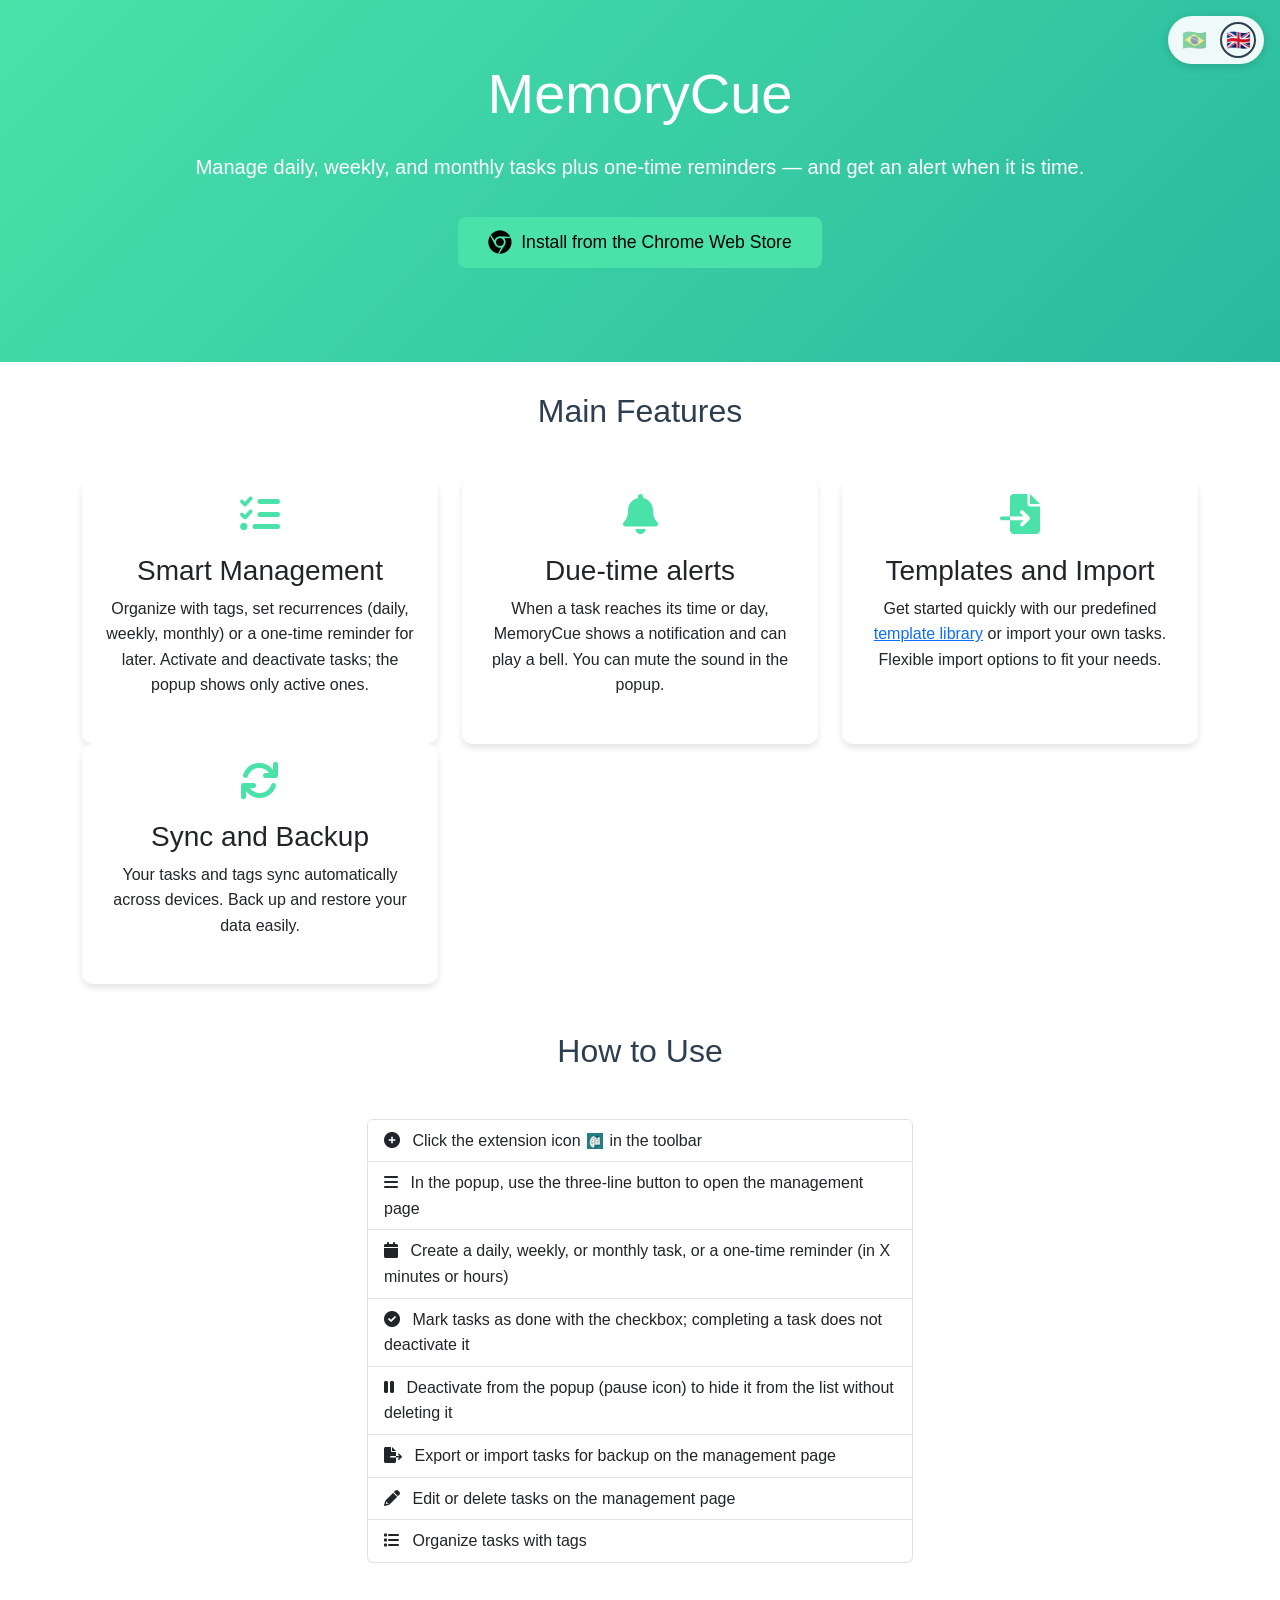
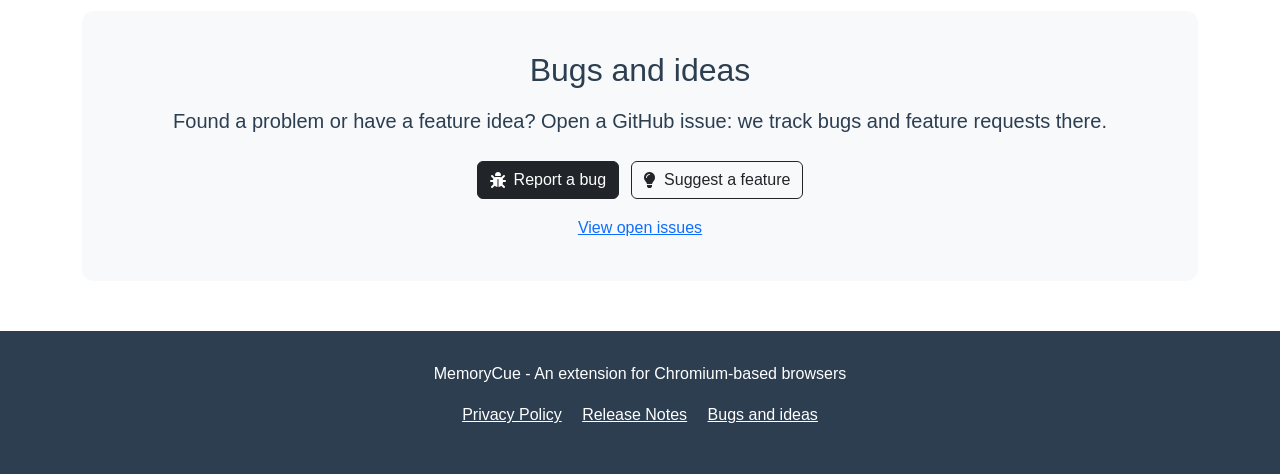
==== commit bdf55490: "add issues link" ====
--- a/index.html
+++ b/index.html
@@ -94,6 +94,25 @@
             font-size: 1.2rem;
             margin-bottom: 15px;
             opacity: 0.9;
+        }
+
+        .feedback-section {
+            background-color: #f7f9fb;
+            border-radius: 12px;
+            padding: 40px 24px;
+        }
+
+        .feedback-actions {
+            display: flex;
+            flex-wrap: wrap;
+            justify-content: center;
+            gap: 12px;
+        }
+
+        .feedback-button {
+            display: inline-flex;
+            align-items: center;
+            gap: 8px;
         }
     </style>
 </head>
@@ -205,13 +224,35 @@
         </div>
     </section>
 
+    <!-- Feedback Section -->
+    <section class="container mb-5">
+        <div class="feedback-section text-center">
+            <h2 class="mb-3" data-i18n="index.feedback.title">Bugs e sugestões</h2>
+            <p class="lead mb-4" data-i18n="index.feedback.lead">Encontrou um problema ou tem uma ideia de funcionalidade? Abra um chamado no GitHub: relatamos bugs e avaliamos feature requests por lá.</p>
+            <div class="feedback-actions">
+                <a href="https://github.com/bpedroso/memorycue-pages/issues/new?template=bug_report.yml" class="btn btn-dark feedback-button" target="_blank" rel="noopener noreferrer">
+                    <i class="fas fa-bug"></i>
+                    <span data-i18n="index.feedback.bug">Relatar um bug</span>
+                </a>
+                <a href="https://github.com/bpedroso/memorycue-pages/issues/new?template=feature_request.yml" class="btn btn-outline-dark feedback-button" target="_blank" rel="noopener noreferrer">
+                    <i class="fas fa-lightbulb"></i>
+                    <span data-i18n="index.feedback.feature">Sugerir uma feature</span>
+                </a>
+            </div>
+            <p class="mt-3 mb-0">
+                <a href="https://github.com/bpedroso/memorycue-pages/issues" target="_blank" rel="noopener noreferrer" data-i18n="index.feedback.all">Ver issues abertas</a>
+            </p>
+        </div>
+    </section>
+
     <!-- Footer -->
     <footer class="footer">
         <div class="container text-center">
             <p data-i18n="index.footer.tagline">MemoryCue - Uma extensão para navegadores baseados no Chromium</p>
             <p>
                 <a href="privacy.html" class="text-white me-3" data-i18n="index.footer.privacy">Política de Privacidade</a>
-                <a href="releases.html" class="text-white" data-i18n="index.footer.releases">Notas de Versão</a>
+                <a href="releases.html" class="text-white me-3" data-i18n="index.footer.releases">Notas de Versão</a>
+                <a href="https://github.com/bpedroso/memorycue-pages/issues" class="text-white" target="_blank" rel="noopener noreferrer" data-i18n="index.footer.feedback">Bugs e sugestões</a>
             </p>
         </div>
     </footer>
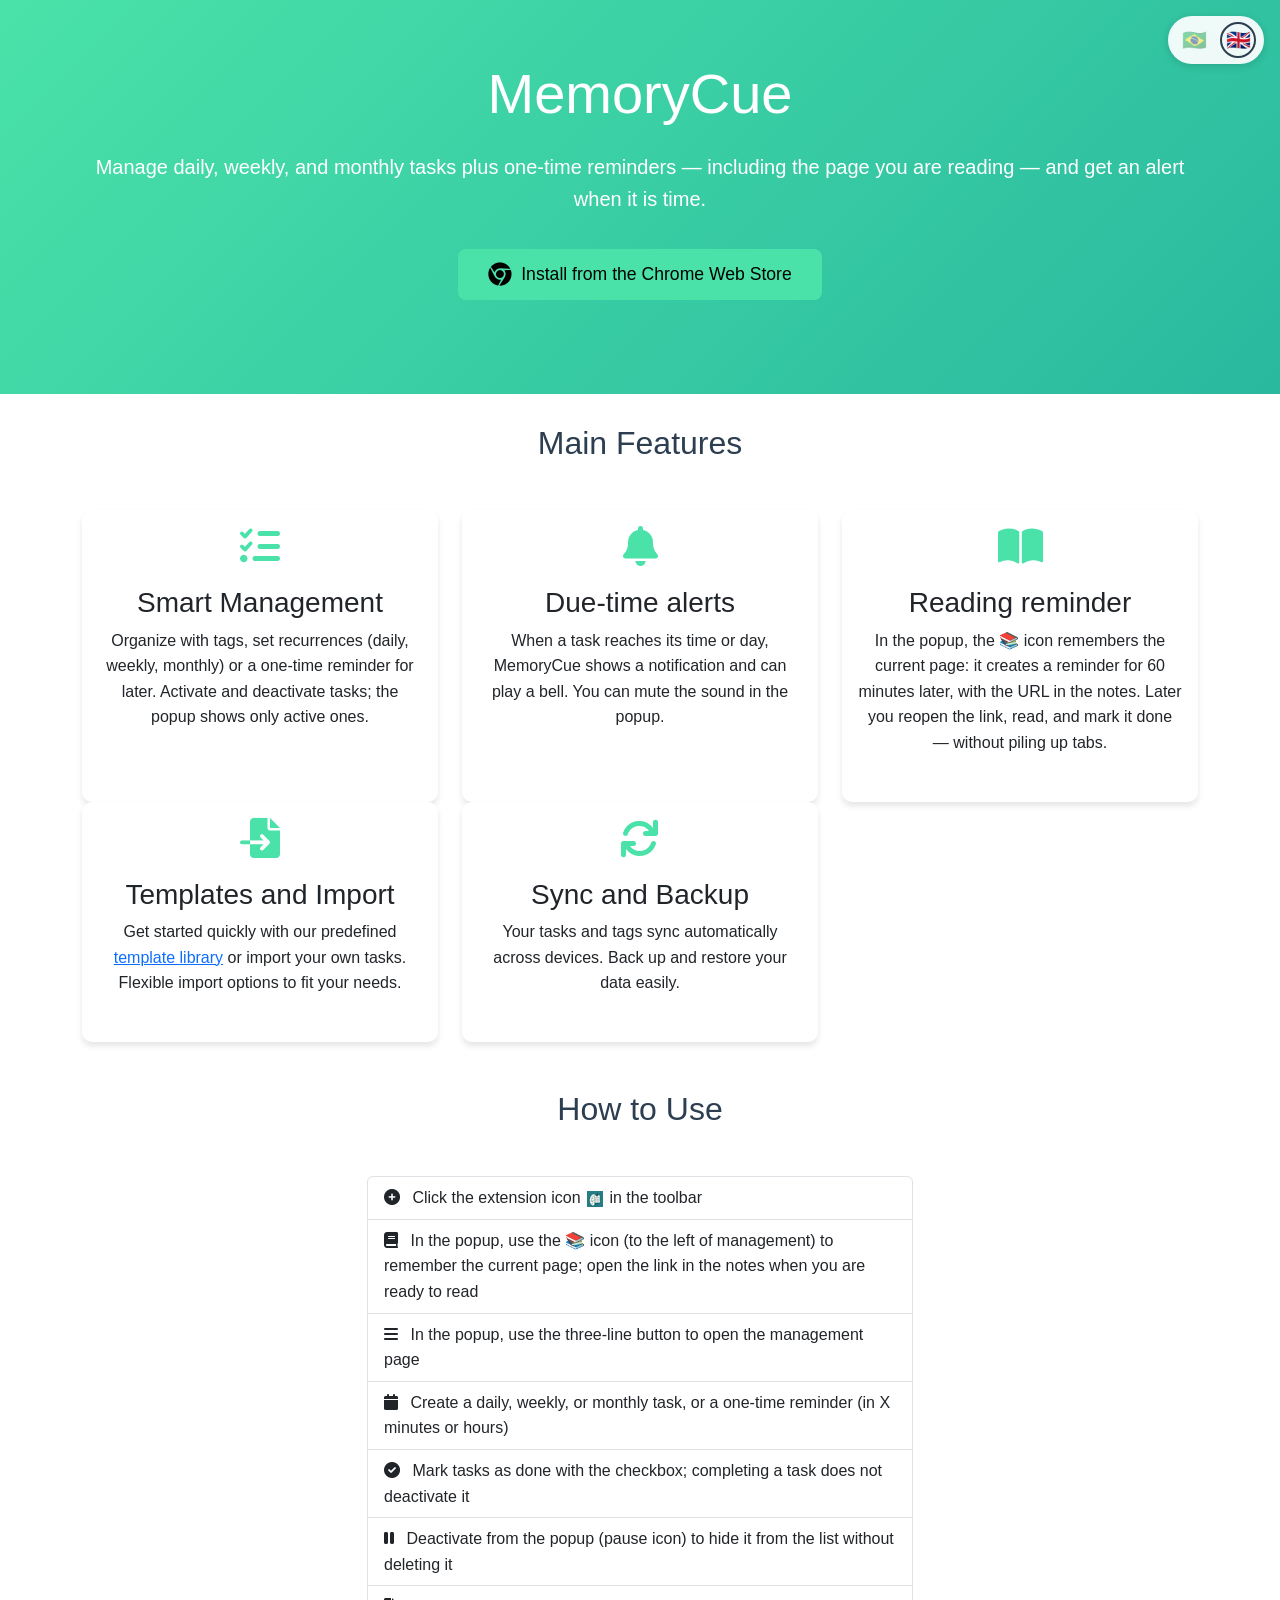
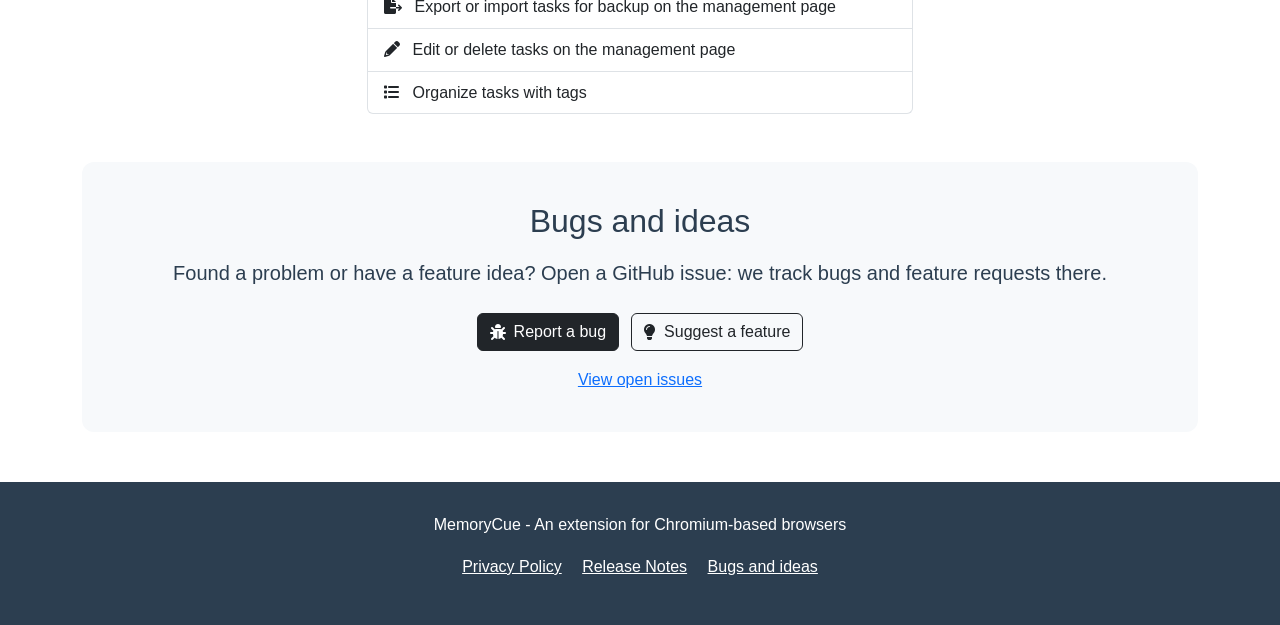
==== commit 50952d9f: "add create reminder from url" ====
--- a/index.html
+++ b/index.html
@@ -125,7 +125,7 @@
     <section class="hero text-center">
         <div class="container">
             <h1 class="display-4 mb-4">MemoryCue</h1>
-            <p class="lead mb-4" data-i18n="index.hero.lead">Gerencie tarefas diárias, semanais, mensais e lembretes pontuais — e receba um alerta quando chegar a hora.</p>
+            <p class="lead mb-4" data-i18n="index.hero.lead">Gerencie tarefas diárias, semanais, mensais e lembretes pontuais — inclusive da página que você está lendo — e receba um alerta quando chegar a hora.</p>
             
             <div class="mb-4">
                 <a href="https://chromewebstore.google.com/detail/memorycue/dheoladffldoeibjmiielgdhenlaknbb" class="btn btn-light btn-lg cta-button">
@@ -161,6 +161,15 @@
             <div class="col-md-4">
                 <div class="card feature-card h-100">
                     <div class="card-body text-center">
+                        <i class="fas fa-book-open feature-icon"></i>
+                        <h3 class="card-title" data-i18n="index.features.reading.title">Lembrete de leitura</h3>
+                        <p class="card-text" data-i18n="index.features.reading.body">No popup, o ícone 📚 lembra a página atual: cria um lembrete para daqui a 60 minutos, com a URL nas observações. Depois você reabre o link, lê e marca como concluído — sem acumular abas.</p>
+                    </div>
+                </div>
+            </div>
+            <div class="col-md-4">
+                <div class="card feature-card h-100">
+                    <div class="card-body text-center">
                         <i class="fas fa-file-import feature-icon"></i>
                         <h3 class="card-title" data-i18n="index.features.templates.title">Templates e Importação</h3>
                         <p class="card-text" data-i18n="index.features.templates.body" data-i18n-html="true">Comece rapidamente com nossa <a href="https://github.com/bpedroso/memorycue-pages/tree/main/tasks" class="text-primary">biblioteca de templates</a> pré-definidos ou importe suas próprias tarefas. Opções flexíveis de importação para atender suas necessidades.</p>
@@ -190,6 +199,10 @@
                         <span data-i18n="index.howto.1a">Clique no ícone da extensão</span>
                         <img src="assets/icons/icon16.png" alt="MemoryCue icon" style="vertical-align: middle; margin: 0 2px;">
                         <span data-i18n="index.howto.1b">na barra de ferramentas</span>
+                    </div>
+                    <div class="list-group-item">
+                        <i class="fas fa-book me-2"></i>
+                        <span data-i18n="index.howto.read">No popup, use o ícone 📚 (à esquerda da gestão) para lembrar a página atual; abra o link nas observações quando for ler</span>
                     </div>
                     <div class="list-group-item">
                         <i class="fas fa-bars me-2"></i>
